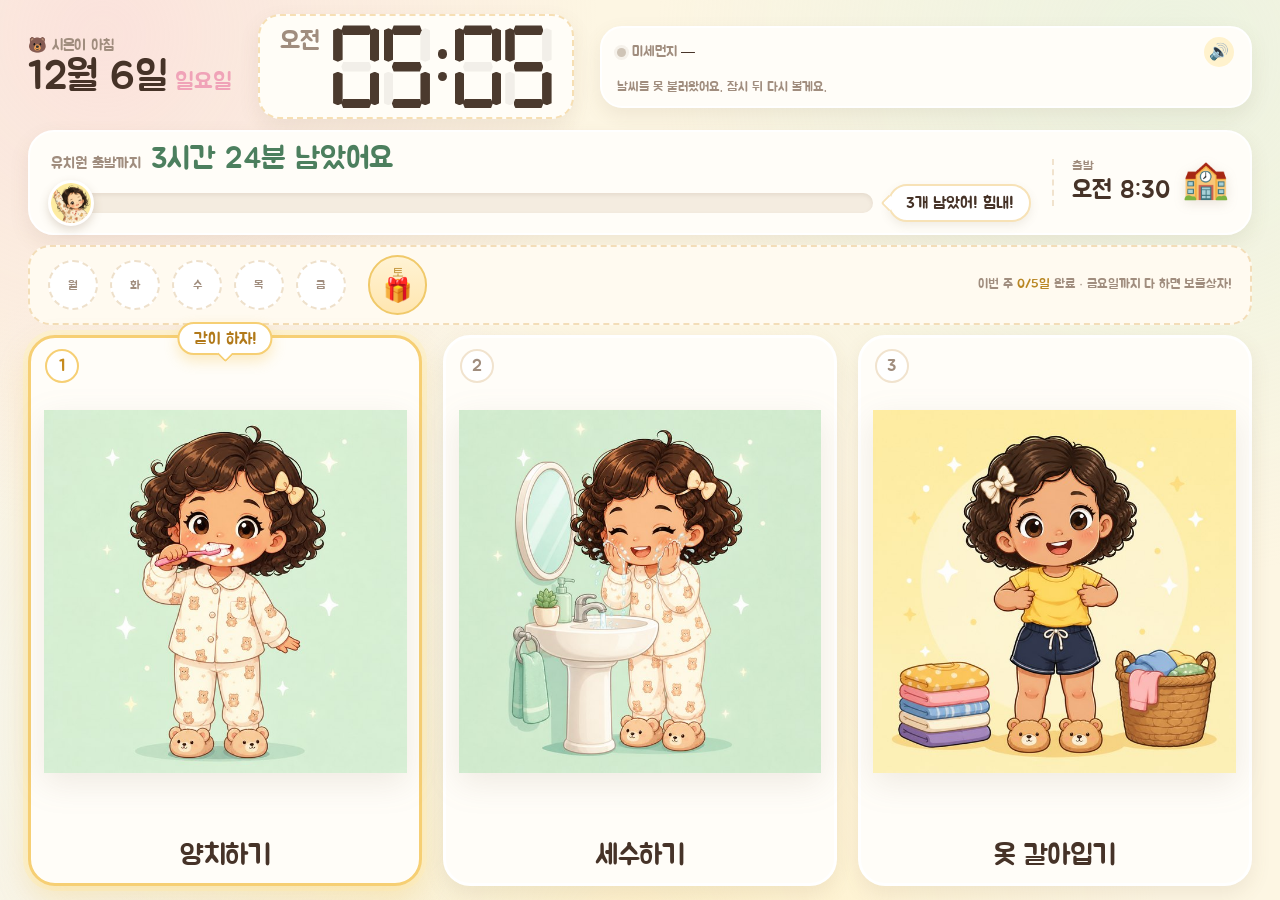
==== sieun/index.html @ 115a2ea3 "feat: 시은이 아침 퀘스트 대시보드 (/sieun) 추가 - 태블릿 가로 화질 기준 아침 루틴 화면 (날짜·7세그먼트 시계·날씨/미세먼지·외출복 팁) - 퀘스트 3개(양치·세수" ====
<!DOCTYPE html>
<html lang="ko">
<head>
<meta charset="UTF-8">
<meta name="viewport" content="width=device-width, initial-scale=1.0, viewport-fit=cover">
<meta name="robots" content="noindex, nofollow">
<meta name="apple-mobile-web-app-capable" content="yes">
<meta name="mobile-web-app-capable" content="yes">
<meta name="apple-mobile-web-app-title" content="시은이 아침">
<meta name="theme-color" content="#fdf6e3">
<title>시은이 아침 퀘스트</title>
<link rel="icon" href="assets/avatar-sieun.png">
<link rel="apple-touch-icon" href="assets/avatar-sieun.png">
<link rel="preconnect" href="https://fonts.googleapis.com">
<link rel="preconnect" href="https://fonts.gstatic.com" crossorigin>
<link href="https://fonts.googleapis.com/css2?family=Jua&display=swap" rel="stylesheet">
<link rel="stylesheet" href="styles.css">
</head>
<body>

<main class="stage" id="stage">

  <!-- ================= 상단: 날짜 · 시계 · 날씨 ================= -->
  <header class="topbar">
    <div class="date-block">
      <span class="brand">🐻 시은이 아침</span>
      <div class="date-line">
        <strong id="date-main">11월 20일</strong>
        <span id="date-day">금요일</span>
      </div>
    </div>

    <div class="clock-panel">
      <div class="clock" aria-label="현재 시각">
        <span class="ampm" id="ampm">오전</span>
        <div class="digits" id="digits" aria-hidden="true"></div>
      </div>
    </div>

    <aside class="weather" aria-label="오늘과 이번 주 날씨">
      <div class="weather-head">
        <span class="dust" id="dust"><i class="dust-dot"></i><span>미세먼지 <b>—</b></span></span>
        <button class="sound-btn" id="btn-sound" type="button" aria-label="효과음 켜기/끄기">🔊</button>
      </div>
      <div class="week-strip" id="week-strip"></div>
      <p class="tip" id="tip">날씨를 불러오는 중이에요…</p>
    </aside>
  </header>

  <!-- ================= 중단: 출발까지 남은 시간 + 게이지 ================= -->
  <section class="status" aria-label="유치원 출발까지 남은 시간">
    <div class="progress">
      <div class="progress-line">
        <span class="progress-label">유치원 출발까지</span>
        <strong class="progress-time" id="mins">--분 남았어요</strong>
      </div>
      <div class="gauge-row">
        <div class="gauge-track">
          <div class="gauge-fill" id="gauge-fill" style="--p:0"></div>
          <img class="gauge-face" id="gauge-face" src="assets/avatar-sieun.png" alt="" style="--p:0">
        </div>
        <div class="gauge-bubble" id="gauge-bubble">3개 남았어! 힘내!</div>
      </div>
    </div>
    <div class="depart">
      <span class="depart-label">출발</span>
      <strong class="depart-time" id="depart-time">오전 8:30</strong>
      <span class="depart-icon" aria-hidden="true">🏫</span>
    </div>
  </section>

  <!-- ================= 주간 스탬프 + 토요일 보물상자 ================= -->
  <section class="week-panel" aria-label="이번 주 진행">
    <div class="week-days" id="week-days"></div>
    <p class="week-caption" id="week-caption">이번 주도 힘내!</p>
  </section>

  <!-- ================= 하단: 오늘의 퀘스트 3개 ================= -->
  <section class="quests" id="quests" aria-label="오늘의 아침 퀘스트"></section>

</main>

<!-- ================= 설정 ================= -->
<div class="overlay" id="settings-overlay" hidden>
  <div class="sheet" role="dialog" aria-modal="true" aria-label="설정">
    <div class="sheet-head">
      <h2>⚙️ 설정</h2>
      <button class="icon-btn" id="settings-close" type="button" aria-label="닫기">✕</button>
    </div>

    <label class="row">
      <span class="row-label">유치원 출발 시각</span>
      <input type="time" id="dep-input" value="08:30" step="60">
    </label>

    <div class="row">
      <span class="row-label">효과음</span>
      <button class="toggle" id="mute-toggle" type="button" aria-pressed="true">켜짐 🔊</button>
    </div>

    <div class="row col">
      <span class="row-label">주간 보물상자 (월~금 모두 완료하면 토요일에 열려요)</span>
      <button class="btn btn-gold" id="preview-btn" type="button">🎁 토요일 보물상자 미리보기</button>
      <button class="btn btn-ghost" id="reset-week" type="button">🧹 이번 주 기록 초기화</button>
    </div>

    <p class="sync-note" id="sync-note">☁️ 가족과 연결 확인 중…</p>
  </div>
</div>

<!-- ================= 토요일 보물상자 ================= -->
<div class="overlay treasure-overlay" id="treasure-overlay" hidden>
  <div class="treasure-inner" role="dialog" aria-modal="true" aria-label="토요일 보물상자">
    <p class="t-kicker" id="t-kicker">토요일 아침이야!</p>
    <h2 class="t-title" id="t-title">보물상자가 도착했어요!</h2>

    <button class="box" id="box" type="button" aria-label="보물상자 열기">
      <span class="box-lid">
        <span class="box-lid-ribbon"></span>
        <span class="box-bow"><i></i><i></i><b></b></span>
      </span>
      <span class="box-body"><span class="box-ribbon"></span></span>
      <span class="box-glow" aria-hidden="true"></span>
    </button>

    <p class="t-hint" id="t-hint">상자를 콕 터치해서 열어봐!</p>

    <div class="reward" id="reward" hidden>
      <span class="reward-emoji" id="reward-emoji">🎮</span>
      <strong class="reward-label" id="reward-label">게임 30분 이용권</strong>
      <span class="reward-sub" id="reward-sub">토요일 아침 보상이에요!</span>
      <button class="btn btn-gold" id="reward-ok" type="button">확인</button>
    </div>
  </div>
</div>

<div class="toast" id="toast" hidden></div>

<script src="app.js"></script>
</body>
</html>
---- sieun/styles.css ----
/* ============================================================
   시은이 아침 퀘스트 — kids morning dashboard (tablet landscape)
   ============================================================ */

:root {
  --bg: #fdf6e3;
  --card: #fffdf8;
  --ink: #5f4c40;
  --ink-strong: #463328;
  --ink-soft: #a08d7e;
  --pink: #f0a3b8;
  --pink-soft: #fde4ec;
  --mint: #6fbf87;
  --mint-soft: #e4f5e7;
  --blue: #79a9df;
  --blue-soft: #e1eefc;
  --yellow: #f3bf45;
  --yellow-soft: #fff2cd;
  --line: #f1e3ce;
  --shadow: 0 8px 20px rgba(122, 96, 70, 0.10);
  --shadow-lg: 0 18px 42px rgba(122, 96, 70, 0.18);
  --font: "Jua", "Apple SD Gothic Neo", "Pretendard", "Noto Sans KR", "Malgun Gothic", sans-serif;
}

* { box-sizing: border-box; margin: 0; padding: 0; -webkit-tap-highlight-color: transparent; }

html, body { height: 100%; }

body {
  font-family: var(--font);
  color: var(--ink-strong);
  background: var(--bg);
  overflow-x: hidden;
  overflow-y: auto;
  -webkit-font-smoothing: antialiased;
  user-select: none;
}

body::before {
  content: "";
  position: fixed;
  inset: 0;
  background:
    radial-gradient(circle at 8% 4%, rgba(247, 200, 211, 0.42), transparent 34%),
    radial-gradient(circle at 92% 6%, rgba(217, 239, 221, 0.48), transparent 36%),
    radial-gradient(circle at 50% 104%, rgba(255, 238, 190, 0.7), transparent 46%),
    radial-gradient(circle at 22% 80%, rgba(225, 238, 252, 0.5), transparent 40%);
  pointer-events: none;
  z-index: 0;
}

/* ==================== layout ==================== */

.stage {
  position: relative;
  z-index: 1;
  height: 100dvh;
  max-width: 1600px;
  margin: 0 auto;
  padding: clamp(10px, 1.6vh, 18px) clamp(14px, 2.2vw, 30px);
  display: grid;
  grid-template-rows: auto auto auto minmax(0, 1fr);
  gap: clamp(8px, 1.15vh, 15px);
}

/* ==================== top bar ==================== */

.topbar {
  display: grid;
  grid-template-columns: minmax(160px, auto) auto minmax(330px, 1fr);
  align-items: center;
  gap: clamp(12px, 2vw, 30px);
  min-height: 0;
}

.date-block { display: flex; flex-direction: column; gap: 2px; }

.brand {
  font-size: clamp(12px, 1.7vh, 15px);
  color: var(--ink-soft);
  letter-spacing: -0.2px;
}

.date-line { display: flex; align-items: baseline; gap: 8px; flex-wrap: wrap; }
.date-line strong {
  font-size: clamp(26px, 4.4vh, 40px);
  font-weight: 400;
  line-height: 1.05;
  letter-spacing: -0.5px;
}
.date-line span {
  font-size: clamp(16px, 2.6vh, 24px);
  color: var(--pink);
}

/* --- pixel / LCD clock --- */
.clock-panel {
  background: #fffdf7;
  border: 2px dashed #f6dfb4;
  border-radius: 22px;
  padding: clamp(6px, 1vh, 10px) clamp(12px, 1.6vw, 22px);
  box-shadow: var(--shadow);
  display: flex;
  justify-content: center;
}

.clock {
  display: flex;
  align-items: center;
  gap: .12em;
  font-size: clamp(46px, 9.2vh, 86px);
  color: #4b3a2e;
  line-height: 1;
}

.ampm {
  font-size: .3em;
  color: var(--ink-soft);
  writing-mode: horizontal-tb;
  margin-right: .12em;
  align-self: flex-start;
  margin-top: .18em;
}

.digits { display: flex; align-items: center; gap: .05em; }

.digit { position: relative; width: .56em; height: 1em; }

.seg {
  position: absolute;
  background: currentColor;
  opacity: 0.07;
  border-radius: 2px;
  transition: opacity .12s linear;
}
.seg.on { opacity: 1; }

.seg.a, .seg.d, .seg.g {
  left: .1em; right: .1em; height: .115em;
  clip-path: polygon(6% 0, 94% 0, 100% 50%, 94% 100%, 6% 100%, 0 50%);
}
.seg.a { top: 0; }
.seg.d { bottom: 0; }
.seg.g { top: calc(50% - .0575em); }

.seg.f, .seg.b, .seg.e, .seg.c {
  width: .115em; height: calc(50% - .095em);
  clip-path: polygon(0 6%, 50% 0, 100% 6%, 100% 94%, 50% 100%, 0 94%);
}
.seg.f { left: 0; top: .035em; }
.seg.b { right: 0; top: .035em; }
.seg.e { left: 0; bottom: .035em; }
.seg.c { right: 0; bottom: .035em; }

.colon {
  display: flex;
  flex-direction: column;
  justify-content: center;
  gap: .16em;
  height: 1em;
  width: .2em;
  align-items: center;
  padding-bottom: .04em;
}
.colon i {
  display: block;
  width: .11em;
  height: .11em;
  border-radius: 50%;
  background: currentColor;
  animation: colonBlink 2s steps(1, end) infinite;
}
@keyframes colonBlink { 0%, 60% { opacity: 1; } 61%, 100% { opacity: .18; } }

/* --- weather --- */
.weather {
  background: var(--card);
  border-radius: 22px;
  padding: clamp(6px, 1vh, 10px) clamp(10px, 1.2vw, 16px);
  box-shadow: var(--shadow);
  border: 2px solid #fff;
  min-width: 0;
}

.weather-head {
  display: flex;
  align-items: center;
  justify-content: space-between;
  gap: 10px;
  margin-bottom: 4px;
}

.dust {
  display: inline-flex;
  align-items: center;
  gap: 6px;
  font-size: clamp(11px, 1.55vh, 14px);
  color: var(--ink-soft);
  white-space: nowrap;
}
.dust b { color: var(--ink-strong); font-weight: 400; }
.dust-dot {
  width: 9px; height: 9px; border-radius: 50%;
  background: #cfc4b6;
  box-shadow: 0 0 0 3px rgba(207, 196, 182, .22);
}
.dust[data-grade="good"] .dust-dot { background: #5bbd7d; box-shadow: 0 0 0 3px rgba(91,189,125,.2); }
.dust[data-grade="normal"] .dust-dot { background: #6fa8dc; box-shadow: 0 0 0 3px rgba(111,168,220,.2); }
.dust[data-grade="bad"] .dust-dot { background: #ef9f5a; box-shadow: 0 0 0 3px rgba(239,159,90,.22); }
.dust[data-grade="worst"] .dust-dot { background: #e06b6b; box-shadow: 0 0 0 3px rgba(224,107,107,.22); }

.sound-btn {
  border: 0;
  background: var(--yellow-soft);
  border-radius: 999px;
  width: clamp(26px, 3.4vh, 32px);
  height: clamp(26px, 3.4vh, 32px);
  font-size: clamp(13px, 1.8vh, 16px);
  line-height: 1;
  cursor: pointer;
  color: var(--ink);
  flex: none;
}
.sound-btn[data-muted="true"] { background: #f2ebe0; opacity: .75; }

.week-strip {
  display: grid;
  grid-template-columns: repeat(7, minmax(0, 1fr));
  gap: 2px;
  padding: 4px 0 2px;
}

.wc {
  display: flex;
  flex-direction: column;
  align-items: center;
  gap: 1px;
  padding: 3px 1px;
  border-radius: 10px;
  min-width: 0;
}
.wc.today { background: var(--yellow-soft); }
.wc-day { font-size: clamp(9px, 1.25vh, 11px); color: var(--ink-soft); line-height: 1.1; }
.wc.today .wc-day { color: #c58a1e; }
.wc-icon { font-size: clamp(12px, 1.9vh, 16px); line-height: 1.1; }
.wc-temp { font-size: clamp(9px, 1.2vh, 11px); color: var(--ink); white-space: nowrap; line-height: 1.15; }
.wc-temp i { font-style: normal; color: #9bb7d6; }

.tip {
  font-size: clamp(10.5px, 1.5vh, 13px);
  color: var(--ink-soft);
  line-height: 1.35;
  margin-top: 2px;
  overflow: hidden;
  text-overflow: ellipsis;
  display: -webkit-box;
  -webkit-line-clamp: 2;
  -webkit-box-orient: vertical;
}

/* ==================== status (출발까지) ==================== */

.status {
  display: grid;
  grid-template-columns: minmax(0, 1fr) auto;
  align-items: center;
  gap: clamp(10px, 1.6vw, 22px);
  background: var(--card);
  border: 2px solid #fff;
  border-radius: 26px;
  padding: clamp(8px, 1.2vh, 14px) clamp(14px, 1.6vw, 22px);
  box-shadow: var(--shadow);
  min-height: 0;
}

.progress { min-width: 0; }

.progress-line {
  display: flex;
  align-items: baseline;
  gap: 10px;
  flex-wrap: wrap;
}

.progress-label {
  font-size: clamp(12px, 1.7vh, 15px);
  color: var(--ink-soft);
}

.progress-time {
  font-size: clamp(21px, 3.3vh, 34px);
  font-weight: 400;
  color: #4c7f5e;
  letter-spacing: -0.2px;
  line-height: 1.15;
}
.progress-time.late { color: #c98a4a; }

.gauge-row {
  display: flex;
  align-items: center;
  gap: clamp(8px, 1.2vw, 16px);
  margin-top: clamp(4px, .8vh, 8px);
}

.gauge-track {
  position: relative;
  flex: 1 1 auto;
  height: clamp(16px, 2.3vh, 24px);
  background: #f4ece0;
  border-radius: 999px;
  box-shadow: inset 0 2px 4px rgba(122, 96, 70, .12);
}

.gauge-fill {
  position: absolute;
  inset: 0 auto 0 0;
  width: calc(var(--p) * 1%);
  border-radius: 999px;
  background: linear-gradient(90deg, #a8dbb4, #6fbf87 60%, #5fb37a);
  box-shadow: 0 2px 6px rgba(95, 179, 122, .35);
  transition: width .55s cubic-bezier(.3, 1.2, .5, 1);
  min-width: 0;
}
.gauge-fill::after {
  content: "";
  position: absolute;
  inset: 2px 3px auto 3px;
  height: 35%;
  border-radius: 999px;
  background: rgba(255, 255, 255, .45);
}

.gauge-face {
  position: absolute;
  top: 50%;
  left: calc(20px + (100% - 40px) * var(--p) / 100);
  width: clamp(34px, 5.2vh, 46px);
  height: clamp(34px, 5.2vh, 46px);
  border-radius: 50%;
  border: 3px solid #fff;
  box-shadow: 0 4px 10px rgba(122, 96, 70, .22);
  transform: translate(-50%, -50%);
  background: #fff8dc;
  transition: left .55s cubic-bezier(.3, 1.2, .5, 1);
  object-fit: cover;
}

.gauge-bubble {
  flex: none;
  position: relative;
  background: #fff;
  border: 2px solid #f7e2b7;
  border-radius: 999px;
  padding: clamp(5px, .8vh, 8px) clamp(10px, 1.2vw, 16px);
  font-size: clamp(12px, 1.8vh, 16px);
  color: var(--ink-strong);
  white-space: nowrap;
  box-shadow: 0 4px 10px rgba(122, 96, 70, .1);
  animation: bubbleFloat 2.6s ease-in-out infinite;
}
.gauge-bubble::before {
  content: "";
  position: absolute;
  left: -7px;
  top: 50%;
  width: 10px;
  height: 10px;
  background: #fff;
  border-left: 2px solid #f7e2b7;
  border-bottom: 2px solid #f7e2b7;
  transform: translateY(-50%) rotate(45deg);
  border-radius: 0 0 0 3px;
}
.gauge-bubble.all-done { border-color: #b9e3c4; background: #f2fbf4; color: #3f7a55; }

@keyframes bubbleFloat {
  0%, 100% { transform: translateY(0); }
  50% { transform: translateY(-3px); }
}

.depart {
  display: grid;
  grid-template-columns: auto auto;
  grid-template-areas: "label icon" "time icon";
  align-items: center;
  column-gap: clamp(8px, 1vw, 14px);
  row-gap: 0;
  padding-left: clamp(10px, 1.4vw, 20px);
  border-left: 2px dashed var(--line);
}
.depart-label { grid-area: label; font-size: clamp(11px, 1.5vh, 13px); color: var(--ink-soft); }
.depart-time { grid-area: time; font-size: clamp(18px, 2.8vh, 27px); font-weight: 400; white-space: nowrap; }
.depart-icon {
  grid-area: icon;
  font-size: clamp(26px, 4.2vh, 40px);
  line-height: 1;
  filter: drop-shadow(0 3px 6px rgba(122, 96, 70, .16));
}

/* ==================== week panel ==================== */

.week-panel {
  display: flex;
  align-items: center;
  gap: clamp(10px, 1.6vw, 22px);
  background: #fffaf0;
  border: 2px dashed #f3ddb8;
  border-radius: 22px;
  padding: clamp(6px, .9vh, 10px) clamp(12px, 1.4vw, 20px);
  min-height: 0;
}

.week-days {
  display: flex;
  align-items: center;
  gap: clamp(6px, .9vw, 14px);
  flex: 1 1 auto;
  min-width: 0;
}

.wday {
  position: relative;
  width: clamp(40px, 5.6vh, 52px);
  height: clamp(40px, 5.6vh, 52px);
  border-radius: 50%;
  background: #fff;
  border: 2px dashed #eee0cb;
  display: flex;
  flex-direction: column;
  align-items: center;
  justify-content: center;
  gap: 0;
  flex: none;
  color: var(--ink-soft);
  transition: all .25s ease;
}
.wday .wday-name { font-size: clamp(10px, 1.35vh, 12px); line-height: 1; }
.wday .wday-mark { font-size: clamp(13px, 1.9vh, 17px); line-height: 1.1; }

.wday.future { opacity: .55; }
.wday.partial { background: #fff8e8; border: 2px solid #f6dfae; color: #c99a3f; }
.wday.full {
  background: linear-gradient(#f2fbf3, #dff2e3);
  border: 2px solid #a9dcb7;
  color: #43875b;
}
.wday.full .wday-mark { animation: stampIn .45s cubic-bezier(.2, 1.6, .4, 1); }
.wday.today { box-shadow: 0 0 0 3px #fde7a8; }
.wday.today .wday-name { color: #c58a1e; }

.wday.gift {
  width: clamp(48px, 6.6vh, 62px);
  height: clamp(48px, 6.6vh, 62px);
  background: linear-gradient(#fff3d4, #ffe6b0);
  border: 2px solid #f0c96a;
  margin-left: clamp(4px, .8vw, 12px);
}
.wday.gift .wday-name { color: #b98724; }
.wday.gift .wday-mark { font-size: clamp(18px, 2.6vh, 24px); }
.wday.gift.ready {
  animation: giftBounce 1.6s ease-in-out infinite;
  box-shadow: 0 0 0 4px rgba(246, 196, 83, .28), 0 6px 16px rgba(243, 191, 69, .35);
  border-style: solid;
}
.wday.gift.claimed { background: linear-gradient(#eef8ef, #dff2e3); border-color: #a9dcb7; }

@keyframes stampIn { from { transform: scale(.2) rotate(-25deg); opacity: 0; } to { transform: none; opacity: 1; } }
@keyframes giftBounce {
  0%, 100% { transform: translateY(0) rotate(-3deg); }
  50% { transform: translateY(-5px) rotate(3deg); }
}

.week-caption {
  font-size: clamp(10.5px, 1.5vh, 13px);
  color: var(--ink-soft);
  text-align: right;
  line-height: 1.3;
  max-width: 34ch;
  flex: none;
}
.week-caption b { color: #b98724; font-weight: 400; }

/* ==================== quests ==================== */

.quests {
  display: grid;
  grid-template-columns: repeat(3, minmax(0, 1fr));
  gap: clamp(12px, 1.6vw, 22px);
  min-height: 0;
}

.quest {
  position: relative;
  display: flex;
  flex-direction: column;
  align-items: center;
  padding: clamp(10px, 1.5vh, 18px) clamp(8px, 1vw, 14px) clamp(6px, 1vh, 12px);
  background: var(--card);
  border: 3px solid #fff;
  border-radius: clamp(22px, 3vh, 32px);
  box-shadow: var(--shadow);
  cursor: pointer;
  min-height: 0;
  font-family: var(--font);
  color: inherit;
  transition: transform .16s ease, box-shadow .2s ease, border-color .2s ease, background .3s ease;
  overflow: visible;
}
.quest:active { transform: scale(.985); }

.quest.next {
  border-color: #f6cf74;
  box-shadow: 0 14px 30px rgba(243, 191, 69, .26), 0 0 0 5px rgba(253, 242, 205, .75);
}
.quest.done {
  background: linear-gradient(180deg, #f3fbf4, #e2f4e6);
  border-color: #b7e2c3;
}
.quest.just-done { animation: cardPop .5s ease; }
@keyframes cardPop {
  0% { transform: scale(1); }
  40% { transform: scale(1.035); }
  100% { transform: scale(1); }
}

.q-num {
  position: absolute;
  top: clamp(8px, 1.2vh, 14px);
  left: clamp(8px, 1.1vw, 16px);
  width: clamp(26px, 3.8vh, 34px);
  height: clamp(26px, 3.8vh, 34px);
  border-radius: 50%;
  background: #fff;
  border: 2px solid var(--line);
  display: grid;
  place-items: center;
  font-size: clamp(13px, 1.9vh, 17px);
  color: var(--ink-soft);
  z-index: 3;
}
.quest.next .q-num { border-color: #f6cf74; color: #c58a1e; }

.q-img {
  flex: 1 1 auto;
  min-height: 0;
  width: 100%;
  object-fit: contain;
  filter: drop-shadow(0 10px 16px rgba(122, 96, 70, .12));
  transition: filter .35s ease, transform .35s ease, opacity .35s ease;
  pointer-events: none;
}
.quest.done .q-img { filter: grayscale(.5) opacity(.45); transform: scale(.95); }

.q-title {
  margin-top: clamp(4px, .8vh, 10px);
  font-size: clamp(19px, 3.1vh, 33px);
  color: var(--ink-strong);
  letter-spacing: -0.3px;
  text-align: center;
  flex: none;
}
.quest.done .q-title { color: #4a8b62; }

.q-check {
  position: absolute;
  inset: 0;
  display: grid;
  place-items: center;
  opacity: 0;
  transform: scale(.35);
  pointer-events: none;
  transition: opacity .2s ease, transform .2s ease;
  z-index: 2;
}
.q-check span {
  width: clamp(72px, 12vh, 112px);
  height: clamp(72px, 12vh, 112px);
  border-radius: 26%;
  background: linear-gradient(145deg, #7fd096, #4faa6e);
  box-shadow: 0 14px 26px rgba(79, 170, 110, .38), inset 0 -6px 0 rgba(0, 0, 0, .08);
  display: grid;
  place-items: center;
}
.q-check svg { width: 58%; height: 58%; }
.q-check svg path {
  stroke: #fff;
  stroke-width: 4;
  stroke-linecap: round;
  stroke-linejoin: round;
  fill: none;
  stroke-dasharray: 40;
  stroke-dashoffset: 40;
}
.quest.done .q-check { opacity: 1; transform: scale(1); }
.quest.done .q-check svg path { animation: drawCheck .45s .12s ease forwards; }
@keyframes drawCheck { to { stroke-dashoffset: 0; } }

.q-bubble {
  position: absolute;
  top: clamp(-16px, -1.9vh, -10px);
  left: 50%;
  transform: translateX(-50%);
  background: #fff;
  border: 2px solid #f6cf74;
  color: #b1791a;
  border-radius: 999px;
  padding: clamp(3px, .5vh, 6px) clamp(10px, 1.1vw, 15px);
  font-size: clamp(12px, 1.75vh, 16px);
  white-space: nowrap;
  box-shadow: 0 6px 14px rgba(243, 191, 69, .3);
  z-index: 4;
  animation: bubbleFloat 2s ease-in-out infinite;
  display: none;
}
.quest.next .q-bubble { display: block; }
.q-bubble::after {
  content: "";
  position: absolute;
  bottom: -7px;
  left: 50%;
  width: 10px;
  height: 10px;
  background: #fff;
  border-right: 2px solid #f6cf74;
  border-bottom: 2px solid #f6cf74;
  transform: translateX(-50%) rotate(45deg);
  border-radius: 0 0 3px 0;
}

.spark {
  position: absolute;
  font-size: clamp(14px, 2vh, 20px);
  pointer-events: none;
  z-index: 5;
  animation: sparkUp 1s ease-out forwards;
}
@keyframes sparkUp {
  0% { opacity: 0; transform: translate(0, 0) scale(.4) rotate(0deg); }
  25% { opacity: 1; }
  100% { opacity: 0; transform: translate(var(--dx), var(--dy)) scale(1.15) rotate(var(--rot)); }
}

/* ==================== overlays / modals ==================== */

.overlay {
  position: fixed;
  inset: 0;
  z-index: 80;
  display: grid;
  place-items: center;
  padding: clamp(14px, 3vw, 30px);
  background: rgba(90, 70, 55, .38);
  backdrop-filter: blur(7px);
  -webkit-backdrop-filter: blur(7px);
  animation: fadeIn .2s ease;
}
.overlay[hidden] { display: none; }
@keyframes fadeIn { from { opacity: 0; } to { opacity: 1; } }

.sheet {
  width: min(520px, 94vw);
  max-height: 90dvh;
  overflow-y: auto;
  background: #fffdf8;
  border: 4px solid #fff;
  border-radius: 30px;
  padding: clamp(16px, 2.4vh, 26px);
  box-shadow: var(--shadow-lg);
  animation: popIn .28s cubic-bezier(.2, 1.4, .4, 1);
}
@keyframes popIn { from { transform: scale(.9); opacity: 0; } to { transform: none; opacity: 1; } }

.sheet-head {
  display: flex;
  align-items: center;
  justify-content: space-between;
  margin-bottom: 12px;
}
.sheet-head h2 { font-size: 24px; font-weight: 400; }

.icon-btn {
  border: 0;
  background: #f4ece0;
  width: 34px; height: 34px;
  border-radius: 50%;
  font-size: 15px;
  color: var(--ink);
  cursor: pointer;
}

.sheet .row {
  display: flex;
  align-items: center;
  justify-content: space-between;
  gap: 12px;
  padding: 12px 0;
  border-top: 1px dashed var(--line);
}
.sheet .row.col { flex-direction: column; align-items: stretch; gap: 8px; }
.row-label { font-size: 15px; color: var(--ink); line-height: 1.4; }

#dep-input {
  font-family: var(--font);
  font-size: 20px;
  color: var(--ink-strong);
  border: 2px solid var(--line);
  background: #fff;
  border-radius: 14px;
  padding: 6px 12px;
  outline: none;
}
#dep-input:focus { border-color: #f6cf74; }

.toggle {
  font-family: var(--font);
  font-size: 15px;
  padding: 7px 16px;
  border-radius: 999px;
  border: 2px solid #b7e2c3;
  background: #eaf8ee;
  color: #3f7a55;
  cursor: pointer;
}
.toggle[aria-pressed="false"] {
  border-color: #e6dccd;
  background: #f5efe6;
  color: var(--ink-soft);
}

.btn {
  font-family: var(--font);
  font-size: 16px;
  border-radius: 16px;
  border: 0;
  padding: 11px 18px;
  cursor: pointer;
  transition: transform .12s ease, filter .15s ease;
}
.btn:active { transform: scale(.98); }
.btn-gold { background: linear-gradient(#ffd97a, #f6c453); color: #6d4c12; box-shadow: 0 6px 14px rgba(243, 191, 69, .35); }
.btn-ghost { background: #f6efe4; color: var(--ink-soft); }

.sync-note {
  margin-top: 10px;
  font-size: 12.5px;
  color: var(--ink-soft);
  text-align: center;
}
.sync-note.ok { color: #4a8b62; }
.sync-note.off { color: #b78a52; }

/* --- treasure --- */
.treasure-inner {
  position: relative;
  width: min(540px, 92vw);
  background: radial-gradient(circle at 50% 0%, #fff9e8, #fff3dc 55%, #ffeccd);
  border: 4px solid #fff;
  border-radius: 36px;
  padding: clamp(18px, 3vh, 30px) clamp(16px, 2.6vw, 28px) clamp(16px, 2.4vh, 24px);
  box-shadow: var(--shadow-lg);
  text-align: center;
  animation: popIn .35s cubic-bezier(.2, 1.4, .4, 1);
  overflow: hidden;
}
.treasure-inner::before {
  content: "";
  position: absolute;
  inset: 0;
  background-image:
    radial-gradient(circle, rgba(255, 214, 120, .85) 0 2px, transparent 3px),
    radial-gradient(circle, rgba(255, 180, 200, .7) 0 2px, transparent 3px);
  background-size: 90px 90px, 130px 130px;
  background-position: 12px 18px, 60px 70px;
  opacity: .55;
  animation: twinkle 3.5s ease-in-out infinite alternate;
  pointer-events: none;
}
@keyframes twinkle { from { opacity: .35; } to { opacity: .7; } }

.t-kicker {
  position: relative;
  font-size: clamp(13px, 1.9vh, 16px);
  color: #c58a1e;
  letter-spacing: .5px;
}
.t-title {
  position: relative;
  font-size: clamp(24px, 4vh, 38px);
  font-weight: 400;
  color: var(--ink-strong);
  margin-top: 4px;
  letter-spacing: -0.4px;
}

.box {
  position: relative;
  display: block;
  width: clamp(170px, 26vh, 230px);
  height: clamp(150px, 23vh, 205px);
  margin: clamp(6px, 1.4vh, 16px) auto clamp(2px, .8vh, 8px);
  border: 0;
  background: none;
  cursor: pointer;
  animation: boxWiggle 2.4s ease-in-out infinite;
  transform-origin: 50% 90%;
}
.box:active { animation-play-state: paused; }
@keyframes boxWiggle {
  0%, 100% { transform: rotate(-2.4deg) translateY(0); }
  50% { transform: rotate(2.4deg) translateY(-6px); }
}

.box-body {
  position: absolute;
  bottom: 0;
  left: 10%;
  width: 80%;
  height: 62%;
  border-radius: 16px;
  background: linear-gradient(#f9bccd, #eb96af);
  box-shadow: inset 0 -10px 0 rgba(0, 0, 0, .06), 0 10px 20px rgba(190, 120, 140, .28);
}
.box-ribbon {
  position: absolute;
  left: 50%;
  top: 0;
  bottom: 0;
  width: 18%;
  transform: translateX(-50%);
  background: linear-gradient(#ffe49b, #f6c453);
  border-radius: 6px;
}
.box-lid {
  position: absolute;
  bottom: 58%;
  left: 2%;
  width: 96%;
  height: 26%;
  border-radius: 14px;
  background: linear-gradient(#ffd0dd, #f6a8bd);
  box-shadow: 0 6px 12px rgba(190, 120, 140, .22);
  transition: transform .6s cubic-bezier(.3, 1.3, .5, 1), opacity .6s;
  z-index: 2;
}
.box-lid-ribbon {
  position: absolute;
  left: 50%;
  top: 0;
  bottom: 0;
  width: 15%;
  transform: translateX(-50%);
  background: linear-gradient(#ffe49b, #f6c453);
  border-radius: 4px;
}
.box-bow { position: absolute; left: 50%; top: -34%; transform: translateX(-50%); width: 46%; height: 60%; }
.box-bow i {
  position: absolute;
  top: 0;
  width: 50%;
  height: 100%;
  border-radius: 50% 50% 40% 40%;
  background: linear-gradient(#ffe49b, #f3bd45);
  border: 2px solid rgba(255, 255, 255, .5);
}
.box-bow i:first-child { left: -6%; transform: rotate(-18deg); }
.box-bow i:last-child { right: -6%; transform: rotate(18deg); }
.box-bow b {
  position: absolute;
  left: 50%; top: 45%;
  width: 22px; height: 22px;
  transform: translate(-50%, -50%);
  border-radius: 50%;
  background: #f6c453;
  box-shadow: inset 0 -2px 0 rgba(0, 0, 0, .1);
}

.box-glow {
  position: absolute;
  inset: -10% -6% -6%;
  border-radius: 40px;
  background: radial-gradient(circle at 50% 60%, rgba(255, 222, 140, .55), transparent 62%);
  opacity: 0;
  transition: opacity .4s ease;
  z-index: 0;
}
.box.open .box-glow { opacity: 1; animation: glowPulse 1.6s ease-in-out infinite; }
@keyframes glowPulse { 0%, 100% { transform: scale(1); opacity: .55; } 50% { transform: scale(1.08); opacity: .9; } }

.box.open { animation: none; }
.box.open .box-lid { transform: translateY(-115%) rotate(-16deg); opacity: .95; }
.box.open .box-body { animation: boxFlash .5s ease; }
@keyframes boxFlash { 0% { filter: brightness(1); } 40% { filter: brightness(1.35); } 100% { filter: brightness(1); } }

.t-hint {
  position: relative;
  font-size: clamp(13px, 1.9vh, 16px);
  color: var(--ink-soft);
  animation: hintPulse 1.8s ease-in-out infinite;
}
@keyframes hintPulse { 0%, 100% { opacity: .7; } 50% { opacity: 1; } }

.reward { position: relative; display: flex; flex-direction: column; align-items: center; gap: 2px; animation: popIn .4s cubic-bezier(.2, 1.5, .4, 1); }
.reward[hidden] { display: none; }
.reward-emoji { font-size: clamp(48px, 8vh, 72px); line-height: 1.1; animation: emojiPop .6s cubic-bezier(.2, 1.6, .4, 1); }
@keyframes emojiPop { 0% { transform: scale(.2) rotate(-25deg); } 70% { transform: scale(1.16) rotate(6deg); } 100% { transform: scale(1); } }
.reward-label { font-size: clamp(22px, 3.6vh, 32px); font-weight: 400; color: var(--ink-strong); }
.reward-sub { font-size: clamp(12px, 1.7vh, 14px); color: var(--ink-soft); margin-bottom: 8px; }

/* --- toast --- */
.toast {
  position: fixed;
  z-index: 95;
  left: 50%;
  bottom: clamp(18px, 4vh, 40px);
  transform: translateX(-50%);
  background: rgba(70, 51, 40, .92);
  color: #fff8ec;
  font-size: 15px;
  padding: 10px 20px;
  border-radius: 999px;
  box-shadow: 0 10px 24px rgba(70, 51, 40, .3);
  animation: toastIn .25s ease;
  max-width: 86vw;
  text-align: center;
}
.toast[hidden] { display: none; }
@keyframes toastIn { from { opacity: 0; transform: translate(-50%, 10px); } to { opacity: 1; transform: translate(-50%, 0); } }

/* ==================== responsive ==================== */

/* portrait phones & narrow tablets: let it scroll, stack cards */
@media (max-width: 900px), (orientation: portrait) {
  .stage {
    height: auto;
    min-height: 100dvh;
    grid-template-rows: none;
    gap: 12px;
    padding-bottom: calc(20px + env(safe-area-inset-bottom, 0px));
  }
  .topbar {
    grid-template-columns: minmax(0, 1fr) auto;
    grid-template-areas:
      "date clock"
      "weather weather";
    gap: 10px;
  }
  .date-block { grid-area: date; }
  .clock-panel { grid-area: clock; }
  .weather { grid-area: weather; }
  .clock { font-size: clamp(38px, 8vw, 56px); }
  .date-line strong { font-size: clamp(22px, 6vw, 30px); }

  .status { grid-template-columns: minmax(0, 1fr); gap: 8px; }
  .depart {
    border-left: 0;
    border-top: 2px dashed var(--line);
    padding-left: 0;
    padding-top: 8px;
    grid-template-columns: auto 1fr auto;
    grid-template-areas: "label time icon";
    justify-content: start;
  }

  .week-panel { flex-direction: column; align-items: stretch; gap: 6px; }
  .week-days { justify-content: space-between; }
  .week-caption { text-align: left; }

  .quests { grid-template-columns: minmax(0, 1fr); gap: 10px; }
  .quest {
    flex-direction: row;
    align-items: center;
    gap: 12px;
    padding: 10px 14px;
    border-radius: 24px;
  }
  .q-img { width: 34%; max-height: 132px; flex: none; }
  .q-title { margin-top: 0; flex: 1 1 auto; text-align: left; font-size: clamp(20px, 5.4vw, 26px); }
  .q-num { position: static; flex: none; }
  .q-check span { width: 64px; height: 64px; }
  .q-bubble { top: -12px; left: 42%; }
}

@media (max-width: 520px) {
  .week-strip { grid-template-columns: repeat(7, minmax(0, 1fr)); }
  .wc-temp { font-size: 9px; }
  .gauge-bubble { font-size: 12px; padding: 4px 10px; }
  .week-caption { max-width: none; }
}

/* short landscape tablets: shrink the clock a touch */
@media (orientation: landscape) and (max-height: 720px) {
  .clock { font-size: clamp(38px, 8.4vh, 62px); }
  .q-title { font-size: clamp(17px, 2.9vh, 26px); }
}
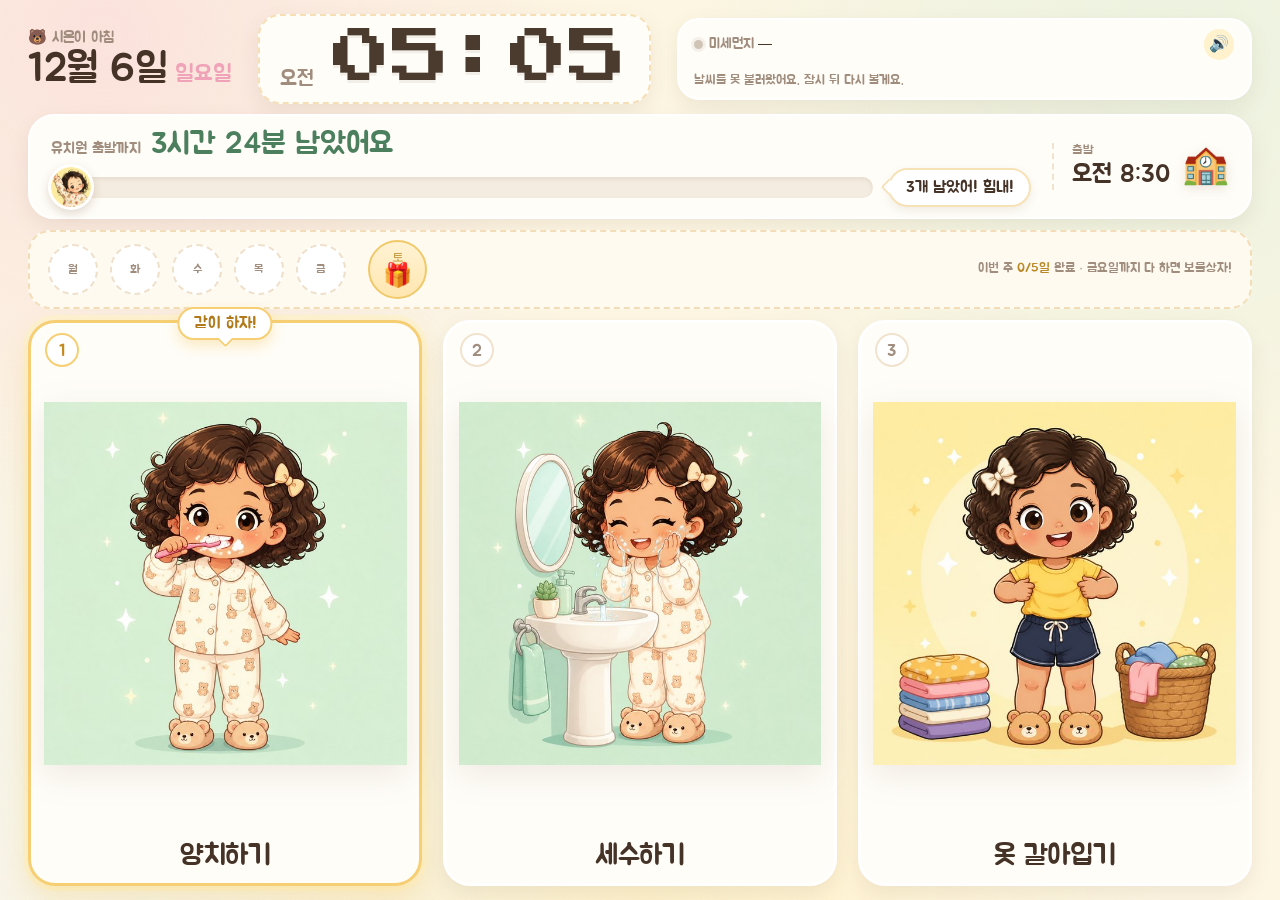
==== commit 73f44670: "style: 시계를 픽셀 폰트 디지털 표시로 교체 + 뷰포트 확인용 임시 페이지" ====
--- a/sieun/index.html
+++ b/sieun/index.html
@@ -13,7 +13,7 @@
 <link rel="apple-touch-icon" href="assets/avatar-sieun.png">
 <link rel="preconnect" href="https://fonts.googleapis.com">
 <link rel="preconnect" href="https://fonts.gstatic.com" crossorigin>
-<link href="https://fonts.googleapis.com/css2?family=Jua&display=swap" rel="stylesheet">
+<link href="https://fonts.googleapis.com/css2?family=Jua&family=Press+Start+2P&display=swap" rel="stylesheet">
 <link rel="stylesheet" href="styles.css">
 </head>
 <body>
@@ -33,7 +33,7 @@
     <div class="clock-panel">
       <div class="clock" aria-label="현재 시각">
         <span class="ampm" id="ampm">오전</span>
-        <div class="digits" id="digits" aria-hidden="true"></div>
+        <span class="time" id="time-text">08:09</span>
       </div>
     </div>
 
--- a/sieun/styles.css
+++ b/sieun/styles.css
@@ -106,71 +106,29 @@
 
 .clock {
   display: flex;
-  align-items: center;
-  gap: .12em;
-  font-size: clamp(46px, 9.2vh, 86px);
+  align-items: flex-end;
+  justify-content: center;
+  gap: .32em;
+  font-size: clamp(30px, 6.6vh, 58px);
+  line-height: 1;
   color: #4b3a2e;
-  line-height: 1;
+}
+
+.clock .time {
+  font-family: "Press Start 2P", ui-monospace, "SFMono-Regular", Menlo, monospace;
+  font-size: 1em;
+  letter-spacing: .02em;
+  line-height: 1.16;
+  color: #4b3a2e;
+  text-shadow: 0 3px 0 rgba(75, 58, 46, .07);
 }
 
 .ampm {
-  font-size: .3em;
-  color: var(--ink-soft);
-  writing-mode: horizontal-tb;
-  margin-right: .12em;
-  align-self: flex-start;
-  margin-top: .18em;
-}
-
-.digits { display: flex; align-items: center; gap: .05em; }
-
-.digit { position: relative; width: .56em; height: 1em; }
-
-.seg {
-  position: absolute;
-  background: currentColor;
-  opacity: 0.07;
-  border-radius: 2px;
-  transition: opacity .12s linear;
-}
-.seg.on { opacity: 1; }
-
-.seg.a, .seg.d, .seg.g {
-  left: .1em; right: .1em; height: .115em;
-  clip-path: polygon(6% 0, 94% 0, 100% 50%, 94% 100%, 6% 100%, 0 50%);
-}
-.seg.a { top: 0; }
-.seg.d { bottom: 0; }
-.seg.g { top: calc(50% - .0575em); }
-
-.seg.f, .seg.b, .seg.e, .seg.c {
-  width: .115em; height: calc(50% - .095em);
-  clip-path: polygon(0 6%, 50% 0, 100% 6%, 100% 94%, 50% 100%, 0 94%);
-}
-.seg.f { left: 0; top: .035em; }
-.seg.b { right: 0; top: .035em; }
-.seg.e { left: 0; bottom: .035em; }
-.seg.c { right: 0; bottom: .035em; }
-
-.colon {
-  display: flex;
-  flex-direction: column;
-  justify-content: center;
-  gap: .16em;
-  height: 1em;
-  width: .2em;
-  align-items: center;
-  padding-bottom: .04em;
-}
-.colon i {
-  display: block;
-  width: .11em;
-  height: .11em;
-  border-radius: 50%;
-  background: currentColor;
-  animation: colonBlink 2s steps(1, end) infinite;
-}
-@keyframes colonBlink { 0%, 60% { opacity: 1; } 61%, 100% { opacity: .18; } }
+  font-family: var(--font);
+  font-size: .36em;
+  color: var(--ink-soft);
+  margin-bottom: .12em;
+}
 
 /* --- weather --- */
 .weather {
@@ -948,7 +906,7 @@
   .date-block { grid-area: date; }
   .clock-panel { grid-area: clock; }
   .weather { grid-area: weather; }
-  .clock { font-size: clamp(38px, 8vw, 56px); }
+  .clock { font-size: clamp(26px, 6vw, 40px); }
   .date-line strong { font-size: clamp(22px, 6vw, 30px); }
 
   .status { grid-template-columns: minmax(0, 1fr); gap: 8px; }
@@ -990,6 +948,6 @@
 
 /* short landscape tablets: shrink the clock a touch */
 @media (orientation: landscape) and (max-height: 720px) {
-  .clock { font-size: clamp(38px, 8.4vh, 62px); }
+  .clock { font-size: clamp(26px, 6.2vh, 46px); }
   .q-title { font-size: clamp(17px, 2.9vh, 26px); }
 }
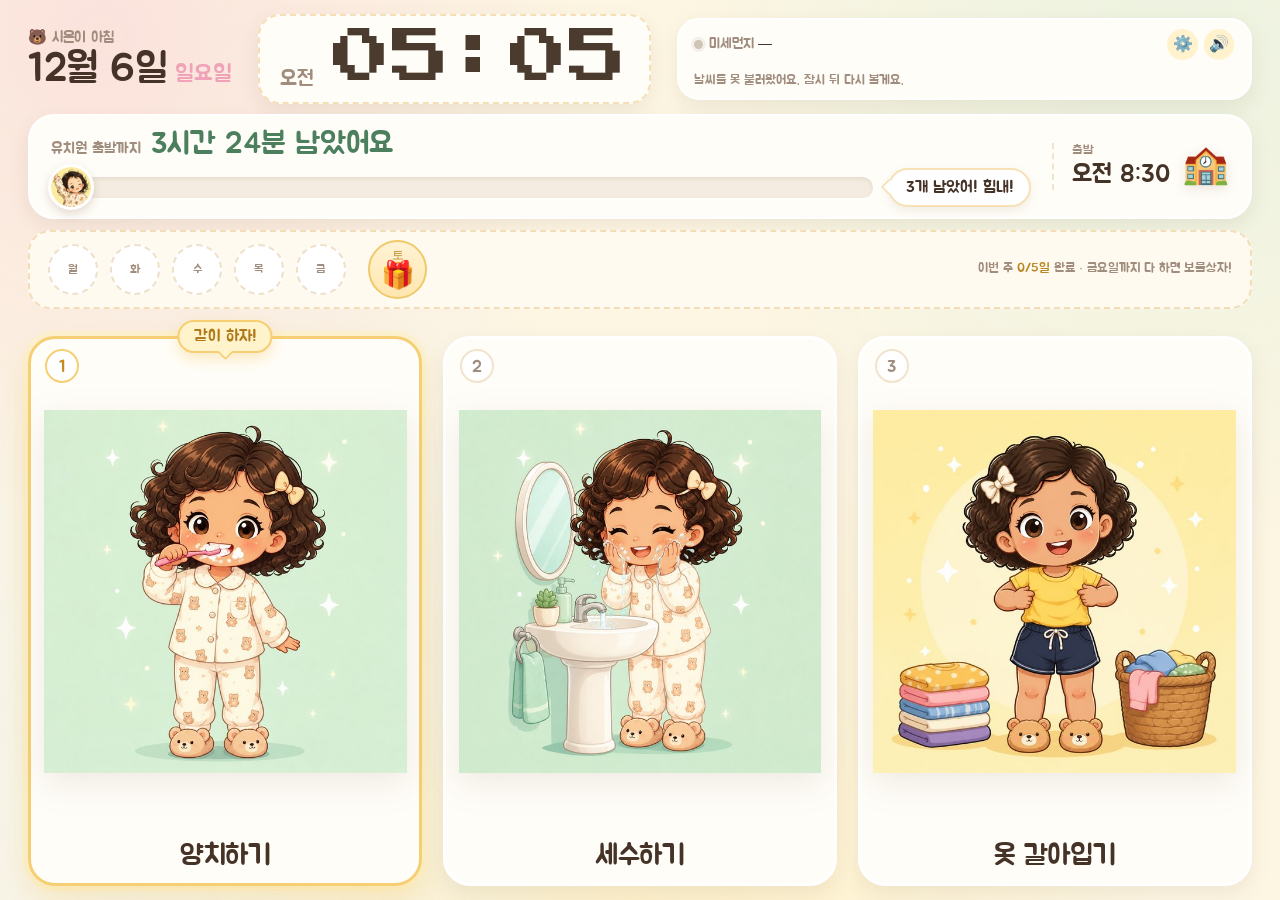
==== commit 109c9538: "fix: 부모님 설정 버튼 추가, 시계 그림자 제거, 퀘스트 말풍선 여백 조정" ====
--- a/sieun/index.html
+++ b/sieun/index.html
@@ -40,7 +40,10 @@
     <aside class="weather" aria-label="오늘과 이번 주 날씨">
       <div class="weather-head">
         <span class="dust" id="dust"><i class="dust-dot"></i><span>미세먼지 <b>—</b></span></span>
-        <button class="sound-btn" id="btn-sound" type="button" aria-label="효과음 켜기/끄기">🔊</button>
+        <span class="weather-tools">
+          <button class="sound-btn" id="btn-settings" type="button" aria-label="부모님 설정">⚙️</button>
+          <button class="sound-btn" id="btn-sound" type="button" aria-label="효과음 켜기/끄기">🔊</button>
+        </span>
       </div>
       <div class="week-strip" id="week-strip"></div>
       <p class="tip" id="tip">날씨를 불러오는 중이에요…</p>
--- a/sieun/styles.css
+++ b/sieun/styles.css
@@ -120,7 +120,6 @@
   letter-spacing: .02em;
   line-height: 1.16;
   color: #4b3a2e;
-  text-shadow: 0 3px 0 rgba(75, 58, 46, .07);
 }
 
 .ampm {
@@ -139,6 +138,8 @@
   border: 2px solid #fff;
   min-width: 0;
 }
+
+.weather-tools { display: inline-flex; gap: 6px; align-items: center; }
 
 .weather-head {
   display: flex;
@@ -415,7 +416,7 @@
   margin-left: clamp(4px, .8vw, 12px);
 }
 .wday.gift .wday-name { color: #b98724; }
-.wday.gift .wday-mark { font-size: clamp(18px, 2.6vh, 24px); }
+.wday.gift .wday-mark { font-size: clamp(20px, 3vh, 28px); }
 .wday.gift.ready {
   animation: giftBounce 1.6s ease-in-out infinite;
   box-shadow: 0 0 0 4px rgba(246, 196, 83, .28), 0 6px 16px rgba(243, 191, 69, .35);
@@ -442,6 +443,7 @@
 /* ==================== quests ==================== */
 
 .quests {
+  padding-top: 16px;
   display: grid;
   grid-template-columns: repeat(3, minmax(0, 1fr));
   gap: clamp(12px, 1.6vw, 22px);
@@ -556,10 +558,10 @@
 
 .q-bubble {
   position: absolute;
-  top: clamp(-16px, -1.9vh, -10px);
+  top: clamp(-19px, -2.1vh, -12px);
   left: 50%;
   transform: translateX(-50%);
-  background: #fff;
+  background: #fff3cc;
   border: 2px solid #f6cf74;
   color: #b1791a;
   border-radius: 999px;
@@ -579,7 +581,7 @@
   left: 50%;
   width: 10px;
   height: 10px;
-  background: #fff;
+  background: #fff3cc;
   border-right: 2px solid #f6cf74;
   border-bottom: 2px solid #f6cf74;
   transform: translateX(-50%) rotate(45deg);
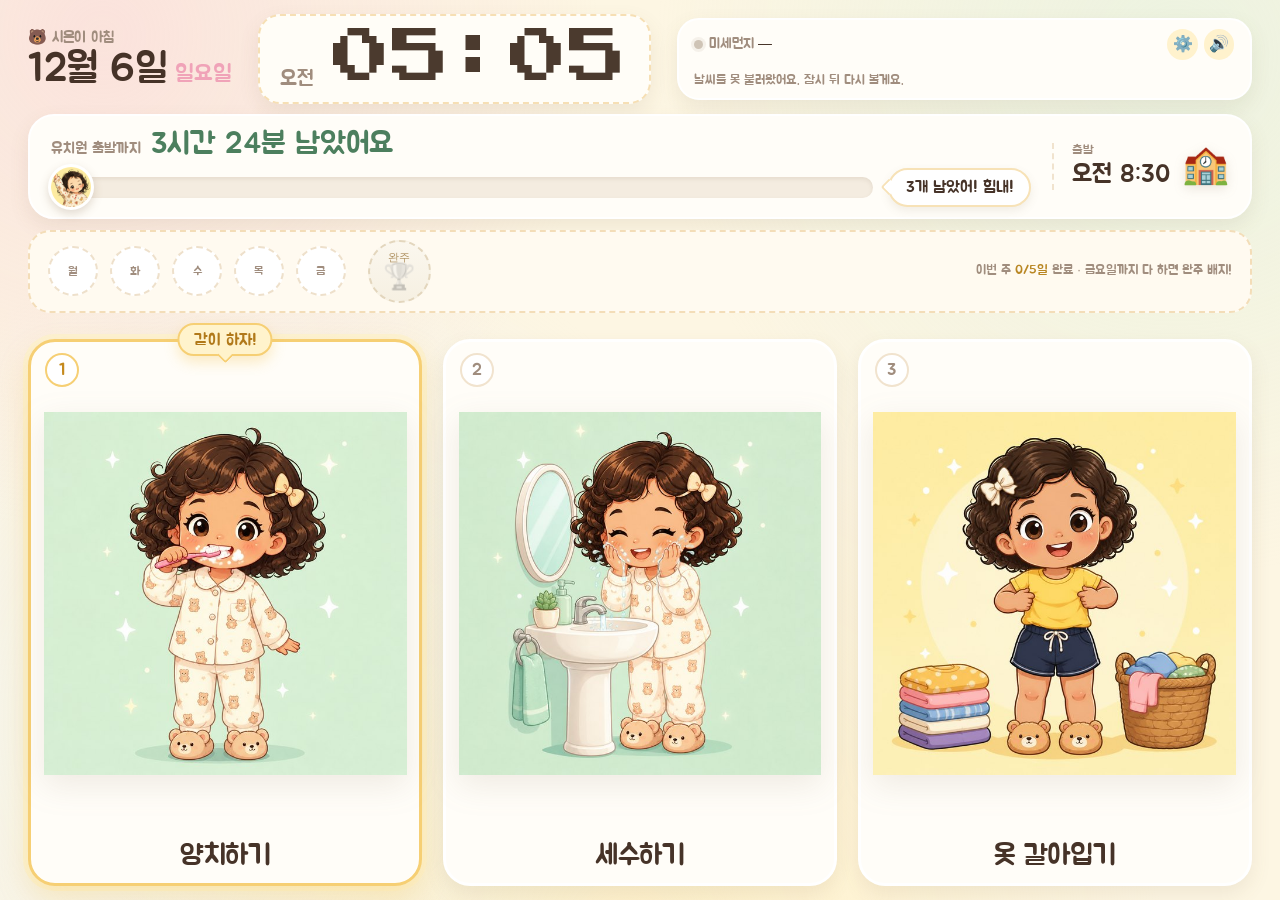
==== commit dc07e906: "feat: 보물상자 보상 제거, 월~금 완주 시 즉시 축하 팝업으로 변경 - 토요일 보물상자·보상 4종 UI/로직 삭제 - 주간 트래커 끝을 '완주 🏆' 배지로 교체 (완주 시 금" ====
--- a/sieun/index.html
+++ b/sieun/index.html
@@ -72,7 +72,7 @@
     </div>
   </section>
 
-  <!-- ================= 주간 스탬프 + 토요일 보물상자 ================= -->
+  <!-- ================= 주간 스탬프 + 일주일 완주 배지 ================= -->
   <section class="week-panel" aria-label="이번 주 진행">
     <div class="week-days" id="week-days"></div>
     <p class="week-caption" id="week-caption">이번 주도 힘내!</p>
@@ -102,8 +102,8 @@
     </div>
 
     <div class="row col">
-      <span class="row-label">주간 보물상자 (월~금 모두 완료하면 토요일에 열려요)</span>
-      <button class="btn btn-gold" id="preview-btn" type="button">🎁 토요일 보물상자 미리보기</button>
+      <span class="row-label">주간 완주 (월~금 5일 모두 완료하면 축하 메시지가 떠요)</span>
+      <button class="btn btn-gold" id="cheer-preview-btn" type="button">🏆 일주일 완주 축하 미리보기</button>
       <button class="btn btn-ghost" id="reset-week" type="button">🧹 이번 주 기록 초기화</button>
     </div>
 
@@ -111,29 +111,17 @@
   </div>
 </div>
 
-<!-- ================= 토요일 보물상자 ================= -->
-<div class="overlay treasure-overlay" id="treasure-overlay" hidden>
-  <div class="treasure-inner" role="dialog" aria-modal="true" aria-label="토요일 보물상자">
-    <p class="t-kicker" id="t-kicker">토요일 아침이야!</p>
-    <h2 class="t-title" id="t-title">보물상자가 도착했어요!</h2>
-
-    <button class="box" id="box" type="button" aria-label="보물상자 열기">
-      <span class="box-lid">
-        <span class="box-lid-ribbon"></span>
-        <span class="box-bow"><i></i><i></i><b></b></span>
-      </span>
-      <span class="box-body"><span class="box-ribbon"></span></span>
-      <span class="box-glow" aria-hidden="true"></span>
-    </button>
-
-    <p class="t-hint" id="t-hint">상자를 콕 터치해서 열어봐!</p>
-
-    <div class="reward" id="reward" hidden>
-      <span class="reward-emoji" id="reward-emoji">🎮</span>
-      <strong class="reward-label" id="reward-label">게임 30분 이용권</strong>
-      <span class="reward-sub" id="reward-sub">토요일 아침 보상이에요!</span>
-      <button class="btn btn-gold" id="reward-ok" type="button">확인</button>
+<!-- ================= 일주일 완주 축하 ================= -->
+<div class="overlay cheer-overlay" id="cheer-overlay" hidden>
+  <div class="cheer" role="dialog" aria-modal="true" aria-label="일주일 완주 축하">
+    <p class="cheer-kicker" id="cheer-kicker">월요일부터 금요일까지</p>
+    <h2 class="cheer-title">🎉 일주일간<br>모든 미션을 완료했어요!</h2>
+    <div class="cheer-face-wrap">
+      <img class="cheer-face" src="assets/avatar-sieun.png" alt="시은이">
+      <span class="cheer-trophy" aria-hidden="true">🏆</span>
     </div>
+    <p class="cheer-sub" id="cheer-sub">5일 내내 양치·세수·옷 갈아입기를<br>모두 해냈어. 정말 대단해!</p>
+    <button class="btn btn-gold" id="cheer-ok" type="button">최고야! 🏆</button>
   </div>
 </div>
 
--- a/sieun/styles.css
+++ b/sieun/styles.css
@@ -408,26 +408,32 @@
 .wday.today { box-shadow: 0 0 0 3px #fde7a8; }
 .wday.today .wday-name { color: #c58a1e; }
 
-.wday.gift {
-  width: clamp(48px, 6.6vh, 62px);
-  height: clamp(48px, 6.6vh, 62px);
-  background: linear-gradient(#fff3d4, #ffe6b0);
-  border: 2px solid #f0c96a;
+.wday.trophy {
+  width: clamp(52px, 7vh, 66px);
+  height: clamp(52px, 7vh, 66px);
+  background: linear-gradient(#fbf7ee, #f6f0e2);
+  border: 2px dashed #e3d6bd;
   margin-left: clamp(4px, .8vw, 12px);
 }
-.wday.gift .wday-name { color: #b98724; }
-.wday.gift .wday-mark { font-size: clamp(20px, 3vh, 28px); }
-.wday.gift.ready {
-  animation: giftBounce 1.6s ease-in-out infinite;
-  box-shadow: 0 0 0 4px rgba(246, 196, 83, .28), 0 6px 16px rgba(243, 191, 69, .35);
-  border-style: solid;
-}
-.wday.gift.claimed { background: linear-gradient(#eef8ef, #dff2e3); border-color: #a9dcb7; }
-
-@keyframes stampIn { from { transform: scale(.2) rotate(-25deg); opacity: 0; } to { transform: none; opacity: 1; } }
-@keyframes giftBounce {
-  0%, 100% { transform: translateY(0) rotate(-3deg); }
-  50% { transform: translateY(-5px) rotate(3deg); }
+.wday.trophy .wday-name { color: #b09364; font-size: clamp(9px, 1.2vh, 11px); }
+.wday.trophy .wday-mark {
+  font-size: clamp(19px, 2.9vh, 26px);
+  filter: grayscale(1) opacity(.35);
+  transition: filter .3s ease;
+}
+.wday.trophy.done {
+  background: linear-gradient(#fff6d9, #ffe7a8);
+  border: 2px solid #f0c45c;
+  box-shadow: 0 0 0 4px rgba(246, 196, 83, .25), 0 6px 16px rgba(243, 191, 69, .35);
+  animation: trophyPop .6s cubic-bezier(.2, 1.5, .4, 1);
+}
+.wday.trophy.done .wday-name { color: #b1791a; }
+.wday.trophy.done .wday-mark { filter: none; animation: giftBounce 2s ease-in-out infinite; }
+
+@keyframes trophyPop {
+  0% { transform: scale(.6) rotate(-12deg); }
+  60% { transform: scale(1.12) rotate(4deg); }
+  100% { transform: scale(1); }
 }
 
 .week-caption {
@@ -710,162 +716,97 @@
 .sync-note.ok { color: #4a8b62; }
 .sync-note.off { color: #b78a52; }
 
-/* --- treasure --- */
-.treasure-inner {
-  position: relative;
-  width: min(540px, 92vw);
-  background: radial-gradient(circle at 50% 0%, #fff9e8, #fff3dc 55%, #ffeccd);
+/* --- 일주일 완주 축하 --- */
+.cheer {
+  position: relative;
+  width: min(560px, 92vw);
+  background:
+    radial-gradient(circle at 50% -10%, #fff8dd, transparent 60%),
+    linear-gradient(#fffaf0, #ffeecf 70%, #ffe6d5);
   border: 4px solid #fff;
-  border-radius: 36px;
-  padding: clamp(18px, 3vh, 30px) clamp(16px, 2.6vw, 28px) clamp(16px, 2.4vh, 24px);
+  border-radius: 38px;
+  padding: clamp(18px, 3vh, 30px) clamp(18px, 2.8vw, 30px) clamp(18px, 2.6vh, 26px);
   box-shadow: var(--shadow-lg);
   text-align: center;
-  animation: popIn .35s cubic-bezier(.2, 1.4, .4, 1);
+  animation: popIn .4s cubic-bezier(.2, 1.4, .4, 1);
   overflow: hidden;
 }
-.treasure-inner::before {
-  content: "";
-  position: absolute;
-  inset: 0;
-  background-image:
-    radial-gradient(circle, rgba(255, 214, 120, .85) 0 2px, transparent 3px),
-    radial-gradient(circle, rgba(255, 180, 200, .7) 0 2px, transparent 3px);
-  background-size: 90px 90px, 130px 130px;
-  background-position: 12px 18px, 60px 70px;
-  opacity: .55;
-  animation: twinkle 3.5s ease-in-out infinite alternate;
-  pointer-events: none;
-}
-@keyframes twinkle { from { opacity: .35; } to { opacity: .7; } }
-
-.t-kicker {
+
+.cheer-kicker {
   position: relative;
   font-size: clamp(13px, 1.9vh, 16px);
   color: #c58a1e;
   letter-spacing: .5px;
 }
-.t-title {
-  position: relative;
-  font-size: clamp(24px, 4vh, 38px);
+
+.cheer-title {
+  position: relative;
+  font-size: clamp(24px, 4.1vh, 40px);
   font-weight: 400;
+  line-height: 1.24;
   color: var(--ink-strong);
-  margin-top: 4px;
-  letter-spacing: -0.4px;
-}
-
-.box {
-  position: relative;
-  display: block;
-  width: clamp(170px, 26vh, 230px);
-  height: clamp(150px, 23vh, 205px);
-  margin: clamp(6px, 1.4vh, 16px) auto clamp(2px, .8vh, 8px);
-  border: 0;
-  background: none;
-  cursor: pointer;
-  animation: boxWiggle 2.4s ease-in-out infinite;
-  transform-origin: 50% 90%;
-}
-.box:active { animation-play-state: paused; }
-@keyframes boxWiggle {
-  0%, 100% { transform: rotate(-2.4deg) translateY(0); }
-  50% { transform: rotate(2.4deg) translateY(-6px); }
-}
-
-.box-body {
-  position: absolute;
-  bottom: 0;
-  left: 10%;
-  width: 80%;
-  height: 62%;
-  border-radius: 16px;
-  background: linear-gradient(#f9bccd, #eb96af);
-  box-shadow: inset 0 -10px 0 rgba(0, 0, 0, .06), 0 10px 20px rgba(190, 120, 140, .28);
-}
-.box-ribbon {
-  position: absolute;
-  left: 50%;
-  top: 0;
-  bottom: 0;
-  width: 18%;
-  transform: translateX(-50%);
-  background: linear-gradient(#ffe49b, #f6c453);
-  border-radius: 6px;
-}
-.box-lid {
-  position: absolute;
-  bottom: 58%;
-  left: 2%;
-  width: 96%;
-  height: 26%;
-  border-radius: 14px;
-  background: linear-gradient(#ffd0dd, #f6a8bd);
-  box-shadow: 0 6px 12px rgba(190, 120, 140, .22);
-  transition: transform .6s cubic-bezier(.3, 1.3, .5, 1), opacity .6s;
-  z-index: 2;
-}
-.box-lid-ribbon {
-  position: absolute;
-  left: 50%;
-  top: 0;
-  bottom: 0;
-  width: 15%;
-  transform: translateX(-50%);
-  background: linear-gradient(#ffe49b, #f6c453);
-  border-radius: 4px;
-}
-.box-bow { position: absolute; left: 50%; top: -34%; transform: translateX(-50%); width: 46%; height: 60%; }
-.box-bow i {
-  position: absolute;
-  top: 0;
-  width: 50%;
+  margin-top: 6px;
+  letter-spacing: -0.5px;
+}
+
+.cheer-face-wrap {
+  position: relative;
+  width: clamp(120px, 19vh, 168px);
+  height: clamp(120px, 19vh, 168px);
+  margin: clamp(8px, 1.6vh, 16px) auto clamp(6px, 1.2vh, 12px);
+}
+.cheer-face {
+  width: 100%;
   height: 100%;
-  border-radius: 50% 50% 40% 40%;
-  background: linear-gradient(#ffe49b, #f3bd45);
-  border: 2px solid rgba(255, 255, 255, .5);
-}
-.box-bow i:first-child { left: -6%; transform: rotate(-18deg); }
-.box-bow i:last-child { right: -6%; transform: rotate(18deg); }
-.box-bow b {
-  position: absolute;
-  left: 50%; top: 45%;
-  width: 22px; height: 22px;
-  transform: translate(-50%, -50%);
   border-radius: 50%;
-  background: #f6c453;
-  box-shadow: inset 0 -2px 0 rgba(0, 0, 0, .1);
-}
-
-.box-glow {
-  position: absolute;
-  inset: -10% -6% -6%;
-  border-radius: 40px;
-  background: radial-gradient(circle at 50% 60%, rgba(255, 222, 140, .55), transparent 62%);
+  object-fit: cover;
+  border: 5px solid #fff;
+  box-shadow: 0 10px 24px rgba(122, 96, 70, .22), 0 0 0 6px rgba(246, 196, 83, .35);
+  animation: faceBounce 2.2s ease-in-out infinite;
+}
+@keyframes faceBounce {
+  0%, 100% { transform: translateY(0) rotate(-1.6deg); }
+  50% { transform: translateY(-6px) rotate(1.6deg); }
+}
+.cheer-trophy {
+  position: absolute;
+  right: -6%;
+  bottom: -6%;
+  font-size: clamp(34px, 5.6vh, 52px);
+  filter: drop-shadow(0 6px 10px rgba(180, 130, 30, .35));
+  animation: trophyBob 1.8s ease-in-out infinite;
+}
+@keyframes trophyBob {
+  0%, 100% { transform: translateY(0) rotate(-6deg); }
+  50% { transform: translateY(-5px) rotate(6deg); }
+}
+
+.cheer-sub {
+  position: relative;
+  font-size: clamp(13px, 1.95vh, 17px);
+  line-height: 1.45;
+  color: var(--ink-soft);
+  margin-bottom: clamp(10px, 1.8vh, 16px);
+}
+
+.cheer .btn { position: relative; min-width: 190px; font-size: clamp(16px, 2.2vh, 19px); }
+
+.confetti {
+  position: absolute;
+  top: -20px;
+  border-radius: 3px;
   opacity: 0;
-  transition: opacity .4s ease;
-  z-index: 0;
-}
-.box.open .box-glow { opacity: 1; animation: glowPulse 1.6s ease-in-out infinite; }
-@keyframes glowPulse { 0%, 100% { transform: scale(1); opacity: .55; } 50% { transform: scale(1.08); opacity: .9; } }
-
-.box.open { animation: none; }
-.box.open .box-lid { transform: translateY(-115%) rotate(-16deg); opacity: .95; }
-.box.open .box-body { animation: boxFlash .5s ease; }
-@keyframes boxFlash { 0% { filter: brightness(1); } 40% { filter: brightness(1.35); } 100% { filter: brightness(1); } }
-
-.t-hint {
-  position: relative;
-  font-size: clamp(13px, 1.9vh, 16px);
-  color: var(--ink-soft);
-  animation: hintPulse 1.8s ease-in-out infinite;
-}
-@keyframes hintPulse { 0%, 100% { opacity: .7; } 50% { opacity: 1; } }
-
-.reward { position: relative; display: flex; flex-direction: column; align-items: center; gap: 2px; animation: popIn .4s cubic-bezier(.2, 1.5, .4, 1); }
-.reward[hidden] { display: none; }
-.reward-emoji { font-size: clamp(48px, 8vh, 72px); line-height: 1.1; animation: emojiPop .6s cubic-bezier(.2, 1.6, .4, 1); }
-@keyframes emojiPop { 0% { transform: scale(.2) rotate(-25deg); } 70% { transform: scale(1.16) rotate(6deg); } 100% { transform: scale(1); } }
-.reward-label { font-size: clamp(22px, 3.6vh, 32px); font-weight: 400; color: var(--ink-strong); }
-.reward-sub { font-size: clamp(12px, 1.7vh, 14px); color: var(--ink-soft); margin-bottom: 8px; }
+  z-index: 1;
+  pointer-events: none;
+  animation-name: confettiFall;
+  animation-timing-function: linear;
+  animation-iteration-count: 1;
+  animation-fill-mode: forwards;
+}
+@keyframes confettiFall {
+  0% { opacity: 1; transform: translate(0, 0) rotate(0deg); }
+  100% { opacity: 0; transform: translate(var(--drift), 620px) rotate(520deg); }
+}
 
 /* --- toast --- */
 .toast {
